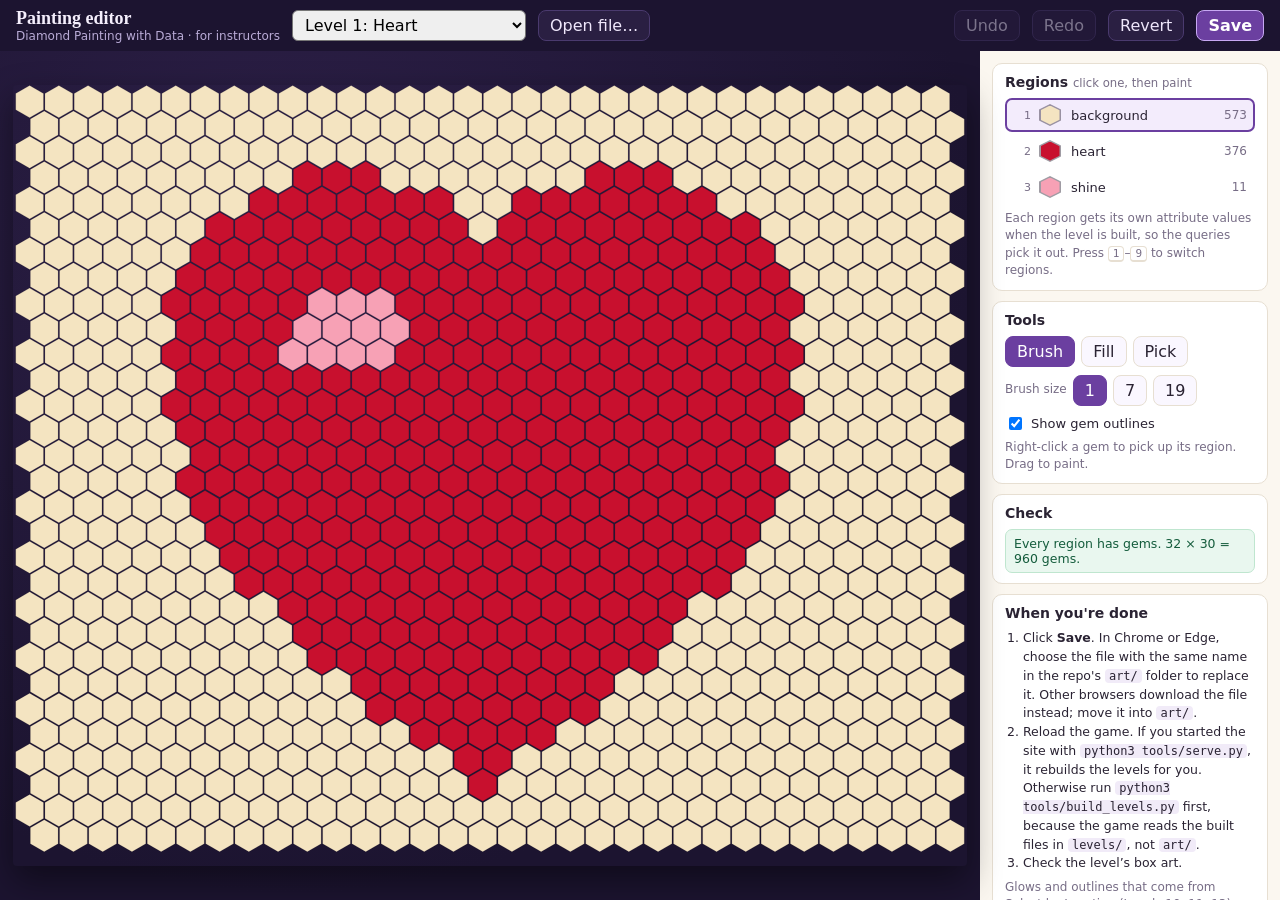
==== tools/editor.html @ 305734f0 "new levels" ====
<!DOCTYPE html>
<!-- SPDX-FileCopyrightText: 2026 Jessica Breen -->
<!-- SPDX-License-Identifier: GPL-3.0-or-later -->
<html lang="en">
<head>
<meta charset="utf-8">
<meta name="viewport" content="width=device-width, initial-scale=1">
<title>Painting editor · Diamond Painting with Data</title>
<style>
  :root { --velvet: #1c1430; --paper: #fbf7f0; --line: #e7dfd2; --ink: #2a2333; --muted: #776d86; --amethyst: #6b3fa0;
    font-family: system-ui, -apple-system, "Segoe UI", Roboto, sans-serif; color: var(--ink); }
  * { box-sizing: border-box; }
  html, body { margin: 0; height: 100%; }
  body { display: flex; flex-direction: column; background: var(--paper); }
  button, select, input { font: inherit; }
  button { cursor: pointer; border-radius: 8px; padding: 5px 11px; border: 1px solid var(--line); background: #faf7ff; color: var(--ink); }
  button:disabled { opacity: .45; cursor: default; }
  button.primary { background: var(--amethyst); border-color: var(--amethyst); color: white; font-weight: 600; }
  button.on { background: var(--amethyst); border-color: var(--amethyst); color: white; }
  header { display: flex; align-items: center; gap: 12px; flex-wrap: wrap; padding: 8px 16px; background: var(--velvet); color: #f4eefc; }
  header h1 { margin: 0; font: 600 18px Georgia, serif; }
  header .sub { color: #b9abd6; font-size: 12px; }
  header select { padding: 4px 8px; border-radius: 6px; }
  header .spacer { flex: 1; }
  header button { background: #2a1f42; border-color: #4a3a6e; color: #efe7fb; }
  header button.primary { background: var(--amethyst); border-color: #c7a8f2; }
  .dirty { color: #ffd23f; font-size: 12px; }
  main { flex: 1; display: grid; grid-template-columns: minmax(0, 1fr) 300px; min-height: 0; }
  .stage { position: relative; display: flex; align-items: center; justify-content: center; padding: 12px;
    background: radial-gradient(ellipse at 30% 20%, #2c1f47, var(--velvet) 70%); min-height: 0; }
  canvas { touch-action: none; cursor: crosshair; box-shadow: 0 14px 34px rgba(0,0,0,.45); border-radius: 4px; }
  .status { position: absolute; left: 14px; bottom: 10px; font-size: 12px; color: #cbbde6; font-variant-numeric: tabular-nums; }
  aside { overflow-y: auto; padding: 12px; display: flex; flex-direction: column; gap: 10px; }
  .card { background: white; border: 1px solid var(--line); border-radius: 10px; padding: 10px 12px; }
  .card h3 { margin: 0 0 8px; font-size: 14px; }
  .card h3 small { font-weight: 400; color: var(--muted); }
  .regions { list-style: none; margin: 0; padding: 0; display: flex; flex-direction: column; gap: 2px; }
  .regions li { display: grid; grid-template-columns: 18px 24px 1fr auto; gap: 8px; align-items: center; padding: 4px 6px;
    border-radius: 7px; border: 2px solid transparent; cursor: pointer; font-size: 13px; }
  .regions li:hover { background: #f6f0fd; }
  .regions li.active { border-color: var(--amethyst); background: #f3ecfc; }
  .regions .k { font-size: 11px; color: var(--muted); text-align: right; }
  .regions .sw { width: 22px; height: 22px; clip-path: polygon(50% 0, 100% 25%, 100% 75%, 50% 100%, 0 75%, 0 25%);
    position: relative; background: rgba(42,35,51,.45); }
  .regions .sw::after { content: ""; position: absolute; inset: 1.5px; background: var(--c);
    clip-path: polygon(50% 0, 100% 25%, 100% 75%, 50% 100%, 0 75%, 0 25%); }
  .regions .n { font-variant-numeric: tabular-nums; color: var(--muted); font-size: 12px; }
  .regions .n.zero { color: #c62a47; font-weight: 700; }
  .row { display: flex; gap: 6px; flex-wrap: wrap; align-items: center; }
  .hint { font-size: 12px; color: var(--muted); line-height: 1.45; margin: 6px 0 0; }
  .warn { font-size: 12.5px; background: #fdecef; border: 1px solid #f3c0ca; color: #7d1830; padding: 6px 8px; border-radius: 7px; }
  .ok { font-size: 12.5px; background: #e9f7ef; border: 1px solid #bfe6cf; color: #145c3c; padding: 6px 8px; border-radius: 7px; }
  code { font-family: ui-monospace, Menlo, Consolas, monospace; font-size: 12px; background: #f1ebf8; padding: 0 4px; border-radius: 4px; }
  ol.steps { margin: 0; padding-left: 18px; font-size: 12.5px; line-height: 1.5; }
  kbd { font-family: ui-monospace, Menlo, monospace; font-size: 11px; border: 1px solid var(--line); border-bottom-width: 2px; border-radius: 4px; padding: 0 4px; background: #fff; }
  @media (max-width: 800px) { main { grid-template-columns: 1fr; } .stage { min-height: 60vh; } }
</style>
</head>
<body>
<header>
  <div>
    <h1>Painting editor</h1>
    <div class="sub">Diamond Painting with Data · for instructors</div>
  </div>
  <select id="level" aria-label="Level"></select>
  <button id="open" title="Open a .grid.json file from your computer">Open file…</button>
  <span class="spacer"></span>
  <span class="dirty" id="dirty"></span>
  <button id="undo" title="Undo (Ctrl+Z)" disabled>Undo</button>
  <button id="redo" title="Redo (Ctrl+Shift+Z)" disabled>Redo</button>
  <button id="revert" title="Throw away changes since the last save">Revert</button>
  <button id="save" class="primary" title="Save the grid file (Ctrl+S)">Save</button>
  <input type="file" id="file" accept=".json,application/json" hidden>
</header>

<main>
  <section class="stage" id="stage">
    <canvas id="cv"></canvas>
    <div class="status" id="status"></div>
  </section>

  <aside>
    <section class="card">
      <h3>Regions <small>click one, then paint</small></h3>
      <ol class="regions" id="regions"></ol>
      <p class="hint">Each region gets its own attribute values when the level is built, so the queries pick it out. Press <kbd>1</kbd>–<kbd>9</kbd> to switch regions.</p>
    </section>

    <section class="card">
      <h3>Tools</h3>
      <div class="row" id="tools">
        <button data-tool="brush" class="on" title="Paint gems (B)">Brush</button>
        <button data-tool="fill" title="Fill a connected area of one region (F)">Fill</button>
        <button data-tool="pick" title="Pick up a gem's region (I, or right-click)">Pick</button>
      </div>
      <div class="row" style="margin-top:8px" id="sizes">
        <span class="hint" style="margin:0">Brush size</span>
        <button data-size="0" class="on" title="One gem">1</button>
        <button data-size="1" title="A gem and its 6 neighbors">7</button>
        <button data-size="2" title="Two rings of gems">19</button>
      </div>
      <label class="row" style="margin-top:8px; font-size:13px"><input type="checkbox" id="lines" checked> Show gem outlines</label>
      <p class="hint">Right-click a gem to pick up its region. Drag to paint.</p>
    </section>

    <section class="card" id="checks"></section>

    <section class="card">
      <h3>When you're done</h3>
      <ol class="steps">
        <li>Click <b>Save</b>. In Chrome or Edge, choose the file with the same name in the repo's <code>art/</code> folder to replace it. Other browsers download the file instead; move it into <code>art/</code>.</li>
        <li>Reload the game. If you started the site with <code>python3 tools/serve.py</code>, it rebuilds the levels for you. Otherwise run <code>python3 tools/build_levels.py</code> first, because the game reads the built files in <code>levels/</code>, not <code>art/</code>.</li>
        <li>Check the level’s box art.</li>
      </ol>
      <p class="hint">Glows and outlines that come from Select by Location (Levels 10, 11, 13) aren’t painted here; they’re worked out from the shapes you paint. Level 12’s picture comes from its pond, trail and spring layers, so it isn’t in this editor.</p>
    </section>
  </aside>
</main>

<script>
const $ = (id) => document.getElementById(id);
const esc = (s) => String(s).replace(/[&<>"]/g, (c) => ({ '&': '&amp;', '<': '&lt;', '>': '&gt;', '"': '&quot;' }[c]));
const ROW = Math.sqrt(3) / 2;

const st = {
  levels: [], level: null, data: null, grid: null, saved: null,
  region: null, tool: 'brush', size: 0, lines: true,
  undo: [], redo: [], hover: null, painting: false, handles: {},
};

// ------------------------------------------------------------------ loading
async function init() {
  const cat = await (await fetch('../levels/levels.json', { cache: 'no-cache' })).json();
  st.levels = cat.levels.filter((l) => l.grid);
  $('level').innerHTML = st.levels.map((l) => `<option value="${l.number}">Level ${l.number}: ${esc(l.title)}</option>`).join('');
  const want = parseInt(new URLSearchParams(location.search).get('level'), 10);
  const first = st.levels.find((l) => l.number === want) || st.levels[0];
  $('level').value = first.number;
  await loadLevel(first.number);
  new ResizeObserver(() => { fit(); draw(); }).observe($('stage'));
}

async function loadLevel(n) {
  if (dirty() && !confirm('You have unsaved changes. Switch levels anyway?')) { $('level').value = st.level.number; return; }
  st.level = st.levels.find((l) => l.number === n);
  const data = await (await fetch(`../${st.level.grid}?t=${Date.now()}`)).json();
  setData(data);
  history.replaceState(null, '', `?level=${n}`);
}

function setData(data) {
  st.data = data;
  st.grid = data.grid.map((r) => r.split(''));
  st.saved = JSON.stringify(st.grid);
  st.undo = []; st.redo = [];
  st.region = Object.keys(data.key)[0];
  renderRegions();
  fit(); draw(); update();
}

// ------------------------------------------------------------------ geometry
// Rows are offset: odd rows sit half a gem to the right.
function center(col, row) {
  return [(col + 0.5 + (row % 2 ? 0.5 : 0)) * st.s + st.pad, (row * ROW + 0.5) * st.s + st.pad];
}

function fit() {
  if (!st.data) return;
  const box = $('stage').getBoundingClientRect();
  const { cols, rows } = st.data;
  const pad = 2;
  const s = Math.max(4, Math.min((box.width - 30) / (cols + 0.5), (box.height - 50) / (rows * ROW + 0.6)));
  const dpr = window.devicePixelRatio || 1;
  const w = Math.ceil((cols + 0.5) * s + pad * 2), h = Math.ceil((rows * ROW + 0.6) * s + pad * 2);
  const cv = $('cv');
  cv.style.width = w + 'px'; cv.style.height = h + 'px';
  cv.width = Math.round(w * dpr); cv.height = Math.round(h * dpr);
  st.s = s; st.pad = pad; st.dpr = dpr;
}

function hexAt(mx, my) {
  const { cols, rows } = st.data;
  const r0 = Math.round(((my - st.pad) / st.s - 0.5) / ROW);
  let best = null, bd = Infinity;
  for (let row = r0 - 1; row <= r0 + 1; row++) {
    if (row < 0 || row >= rows) continue;
    const c0 = Math.round((mx - st.pad) / st.s - 0.5 - (row % 2 ? 0.5 : 0));
    for (let col = c0 - 1; col <= c0 + 1; col++) {
      if (col < 0 || col >= cols) continue;
      const [x, y] = center(col, row);
      const d = (x - mx) ** 2 + (y - my) ** 2;
      if (d < bd) { bd = d; best = [col, row]; }
    }
  }
  return bd <= (st.s * 0.6) ** 2 ? best : null;
}

function neighbors(col, row) {
  const odd = row % 2;
  const d = odd ? [[-1, 0], [1, 0], [0, -1], [1, -1], [0, 1], [1, 1]] : [[-1, 0], [1, 0], [-1, -1], [0, -1], [-1, 1], [0, 1]];
  return d.map(([dc, dr]) => [col + dc, row + dr])
    .filter(([c, r]) => c >= 0 && r >= 0 && c < st.data.cols && r < st.data.rows);
}

// ------------------------------------------------------------------ drawing
function draw() {
  if (!st.data) return;
  const cv = $('cv'), ctx = cv.getContext('2d');
  ctx.setTransform(st.dpr, 0, 0, st.dpr, 0, 0);
  ctx.clearRect(0, 0, cv.width, cv.height);
  const R = st.s / Math.sqrt(3);
  const hexPath = (x, y, k = 1) => {
    ctx.beginPath();
    for (let i = 0; i < 6; i++) {
      const a = (Math.PI / 180) * (60 * i - 30);
      const px = x + R * k * Math.cos(a), py = y + R * k * Math.sin(a);
      i ? ctx.lineTo(px, py) : ctx.moveTo(px, py);
    }
    ctx.closePath();
  };
  for (let row = 0; row < st.data.rows; row++) {
    for (let col = 0; col < st.data.cols; col++) {
      const [x, y] = center(col, row);
      hexPath(x, y, st.lines ? 0.95 : 1.02);
      ctx.fillStyle = st.data.key[st.grid[row][col]].color;
      ctx.fill();
    }
  }
  if (st.lines) {
    ctx.lineWidth = 0.6;
    ctx.strokeStyle = 'rgba(0,0,0,0.18)';
    for (let row = 0; row < st.data.rows; row++) for (let col = 0; col < st.data.cols; col++) {
      const [x, y] = center(col, row); hexPath(x, y, 0.95); ctx.stroke();
    }
  }
  // brush preview
  if (st.hover && st.tool !== 'pick') {
    const cells = st.tool === 'brush' ? brushCells(...st.hover) : [st.hover];
    ctx.lineWidth = 2;
    ctx.strokeStyle = '#ff4fd8';
    for (const [c, r] of cells) { const [x, y] = center(c, r); hexPath(x, y, 1); ctx.stroke(); }
  } else if (st.hover) {
    const [x, y] = center(...st.hover); hexPath(x, y, 1);
    ctx.lineWidth = 2; ctx.strokeStyle = '#ffffff'; ctx.stroke();
  }
}

// ------------------------------------------------------------------ editing
function brushCells(col, row) {
  let ring = [[col, row]];
  const seen = new Set([`${col},${row}`]);
  const all = [[col, row]];
  for (let k = 0; k < st.size; k++) {
    const next = [];
    for (const [c, r] of ring) for (const [nc, nr] of neighbors(c, r)) {
      const key = `${nc},${nr}`;
      if (!seen.has(key)) { seen.add(key); next.push([nc, nr]); all.push([nc, nr]); }
    }
    ring = next;
  }
  return all;
}

function snapshot() {
  st.undo.push(st.grid.map((r) => r.slice()));
  if (st.undo.length > 100) st.undo.shift();
  st.redo = [];
}

function paintAt(col, row) {
  let changed = false;
  for (const [c, r] of brushCells(col, row)) {
    if (st.grid[r][c] !== st.region) { st.grid[r][c] = st.region; changed = true; }
  }
  return changed;
}

function fillAt(col, row) {
  const from = st.grid[row][col];
  if (from === st.region) return false;
  const stack = [[col, row]];
  while (stack.length) {
    const [c, r] = stack.pop();
    if (st.grid[r][c] !== from) continue;
    st.grid[r][c] = st.region;
    for (const n of neighbors(c, r)) if (st.grid[n[1]][n[0]] === from) stack.push(n);
  }
  return true;
}

function pickAt(col, row) {
  st.region = st.grid[row][col];
  renderRegions();
}

function dirty() { return st.grid && JSON.stringify(st.grid) !== st.saved; }

function update() {
  $('undo').disabled = !st.undo.length;
  $('redo').disabled = !st.redo.length;
  $('dirty').textContent = dirty() ? '● Unsaved changes' : '';
  renderCounts();
}

function renderRegions() {
  const keys = Object.keys(st.data.key);
  $('regions').innerHTML = keys.map((k, i) => {
    const r = st.data.key[k];
    return `<li data-k="${esc(k)}" class="${k === st.region ? 'active' : ''}">
      <span class="k">${i < 9 ? i + 1 : ''}</span>
      <span class="sw" style="--c:${r.color}"></span>
      <span>${esc(r.name)}</span>
      <span class="n" data-count="${esc(k)}"></span></li>`;
  }).join('');
  $('regions').querySelectorAll('li').forEach((li) => li.addEventListener('click', () => { st.region = li.dataset.k; renderRegions(); }));
  renderCounts();
}

function renderCounts() {
  const counts = {};
  for (const k of Object.keys(st.data.key)) counts[k] = 0;
  for (const row of st.grid) for (const c of row) counts[c]++;
  document.querySelectorAll('[data-count]').forEach((el) => {
    const n = counts[el.dataset.count];
    el.textContent = n;
    el.classList.toggle('zero', n === 0);
  });
  const missing = Object.keys(counts).filter((k) => counts[k] === 0).map((k) => st.data.key[k].name);
  $('checks').innerHTML = `<h3>Check</h3>` + (missing.length
    ? `<div class="warn">No gems are painted as <b>${missing.map(esc).join(', ')}</b>. A request whose answer is empty will break the level. Paint at least one gem of every region.</div>`
    : `<div class="ok">Every region has gems. ${st.data.cols} × ${st.data.rows} = ${st.data.cols * st.data.rows} gems.</div>`);
}

// ------------------------------------------------------------------ saving
function serialize() {
  const meta = {};
  for (const [k, v] of Object.entries(st.data)) if (k !== 'grid') meta[k] = v;
  const head = JSON.stringify(meta, null, 1).slice(0, -2);
  return head + ',\n "grid": [\n  ' + st.grid.map((r) => JSON.stringify(r.join(''))).join(',\n  ') + '\n ]\n}\n';
}

function fileName() { return st.level ? st.level.grid.split('/').pop() : 'painting.grid.json'; }

async function save() {
  const text = serialize();
  if (window.showSaveFilePicker) {
    try {
      let handle = st.handles[fileName()];
      if (!handle) {
        handle = await window.showSaveFilePicker({
          suggestedName: fileName(),
          types: [{ description: 'Gem grid', accept: { 'application/json': ['.json'] } }],
        });
        st.handles[fileName()] = handle;
      }
      const w = await handle.createWritable();
      await w.write(text);
      await w.close();
      st.saved = JSON.stringify(st.grid);
      update();
      flash(`Saved ${handle.name}. Reload the game to see it (run python3 tools/build_levels.py first unless you're using tools/serve.py).`);
      return;
    } catch (e) {
      if (e.name === 'AbortError') return;
      console.warn('Saving with the file picker failed, downloading instead', e);
    }
  }
  const a = document.createElement('a');
  a.href = URL.createObjectURL(new Blob([text], { type: 'application/json' }));
  a.download = fileName();
  a.click();
  URL.revokeObjectURL(a.href);
  st.saved = JSON.stringify(st.grid);
  update();
  flash(`Downloaded ${fileName()}. Move it into the repo's art/ folder, then run python3 tools/build_levels.py.`);
}

function flash(msg) {
  $('status').textContent = msg;
  clearTimeout(flash.t);
  flash.t = setTimeout(() => { $('status').textContent = ''; }, 6000);
}

// ------------------------------------------------------------------ events
function bind() {
  const cv = $('cv');
  const pos = (e) => { const r = cv.getBoundingClientRect(); return hexAt(e.clientX - r.left, e.clientY - r.top); };

  cv.addEventListener('contextmenu', (e) => e.preventDefault());
  cv.addEventListener('pointerdown', (e) => {
    const h = pos(e);
    if (!h) return;
    if (e.button === 2 || e.altKey || st.tool === 'pick') { pickAt(...h); return; }
    snapshot();
    let changed;
    if (st.tool === 'fill') changed = fillAt(...h);
    else { changed = paintAt(...h); st.painting = true; cv.setPointerCapture(e.pointerId); }
    if (!changed && st.tool === 'fill') st.undo.pop();
    draw(); update();
  });
  cv.addEventListener('pointermove', (e) => {
    const h = pos(e);
    st.hover = h;
    if (st.painting && h) paintAt(...h);
    $('status').textContent = h ? `column ${h[0]}, row ${h[1]} · ${st.data.key[st.grid[h[1]][h[0]]].name}` : '';
    draw();
  });
  const stop = () => { if (st.painting) { st.painting = false; if (JSON.stringify(st.undo[st.undo.length - 1]) === JSON.stringify(st.grid)) st.undo.pop(); update(); } };
  cv.addEventListener('pointerup', stop);
  cv.addEventListener('pointercancel', stop);
  cv.addEventListener('pointerleave', () => { st.hover = null; draw(); });

  $('tools').addEventListener('click', (e) => {
    const t = e.target.dataset.tool; if (!t) return;
    st.tool = t;
    document.querySelectorAll('#tools button').forEach((b) => b.classList.toggle('on', b.dataset.tool === t));
  });
  $('sizes').addEventListener('click', (e) => {
    const s = e.target.dataset.size; if (s === undefined) return;
    st.size = +s;
    document.querySelectorAll('#sizes button').forEach((b) => b.classList.toggle('on', b.dataset.size === s));
  });
  $('lines').addEventListener('change', () => { st.lines = $('lines').checked; draw(); });
  $('level').addEventListener('change', () => loadLevel(+$('level').value));
  $('undo').addEventListener('click', doUndo);
  $('redo').addEventListener('click', doRedo);
  $('revert').addEventListener('click', () => {
    if (!dirty() || !confirm('Throw away your changes since the last save?')) return;
    snapshot(); st.grid = JSON.parse(st.saved); draw(); update();
  });
  $('save').addEventListener('click', save);
  $('open').addEventListener('click', () => $('file').click());
  $('file').addEventListener('change', async () => {
    const f = $('file').files[0]; if (!f) return;
    try {
      const data = JSON.parse(await f.text());
      if (!data.grid || !data.key || !data.cols) throw new Error('This file is not a gem grid (.grid.json).');
      const match = st.levels.find((l) => l.grid.endsWith('/' + f.name));
      if (match) { st.level = match; $('level').value = match.number; }
      setData(data);
      st.saved = '';           // treat an opened file as unsaved in the repo
      update();
    } catch (e) { alert(e.message); }
    $('file').value = '';
  });

  window.addEventListener('keydown', (e) => {
    if (e.target.tagName === 'INPUT' || e.target.tagName === 'SELECT') return;
    const mod = e.ctrlKey || e.metaKey;
    if (mod && e.key.toLowerCase() === 'z') { e.preventDefault(); e.shiftKey ? doRedo() : doUndo(); return; }
    if (mod && e.key.toLowerCase() === 's') { e.preventDefault(); save(); return; }
    if (mod) return;
    const keys = Object.keys(st.data.key);
    if (/^[1-9]$/.test(e.key) && keys[+e.key - 1]) { st.region = keys[+e.key - 1]; renderRegions(); }
    const tool = { b: 'brush', f: 'fill', i: 'pick' }[e.key.toLowerCase()];
    if (tool) document.querySelector(`#tools button[data-tool="${tool}"]`).click();
  });
  window.addEventListener('beforeunload', (e) => { if (dirty()) { e.preventDefault(); e.returnValue = ''; } });
}

function doUndo() {
  const g = st.undo.pop(); if (!g) return;
  st.redo.push(st.grid); st.grid = g; draw(); update();
}
function doRedo() {
  const g = st.redo.pop(); if (!g) return;
  st.undo.push(st.grid); st.grid = g; draw(); update();
}

bind();
init().catch((e) => {
  document.body.insertAdjacentHTML('afterbegin', `<div class="warn" style="margin:8px">The editor couldn't load the levels. Open it through a local web server from the repo folder (python3 -m http.server), at /tools/editor.html. Details: ${esc(e.message)}</div>`);
});
</script>
</body>
</html>
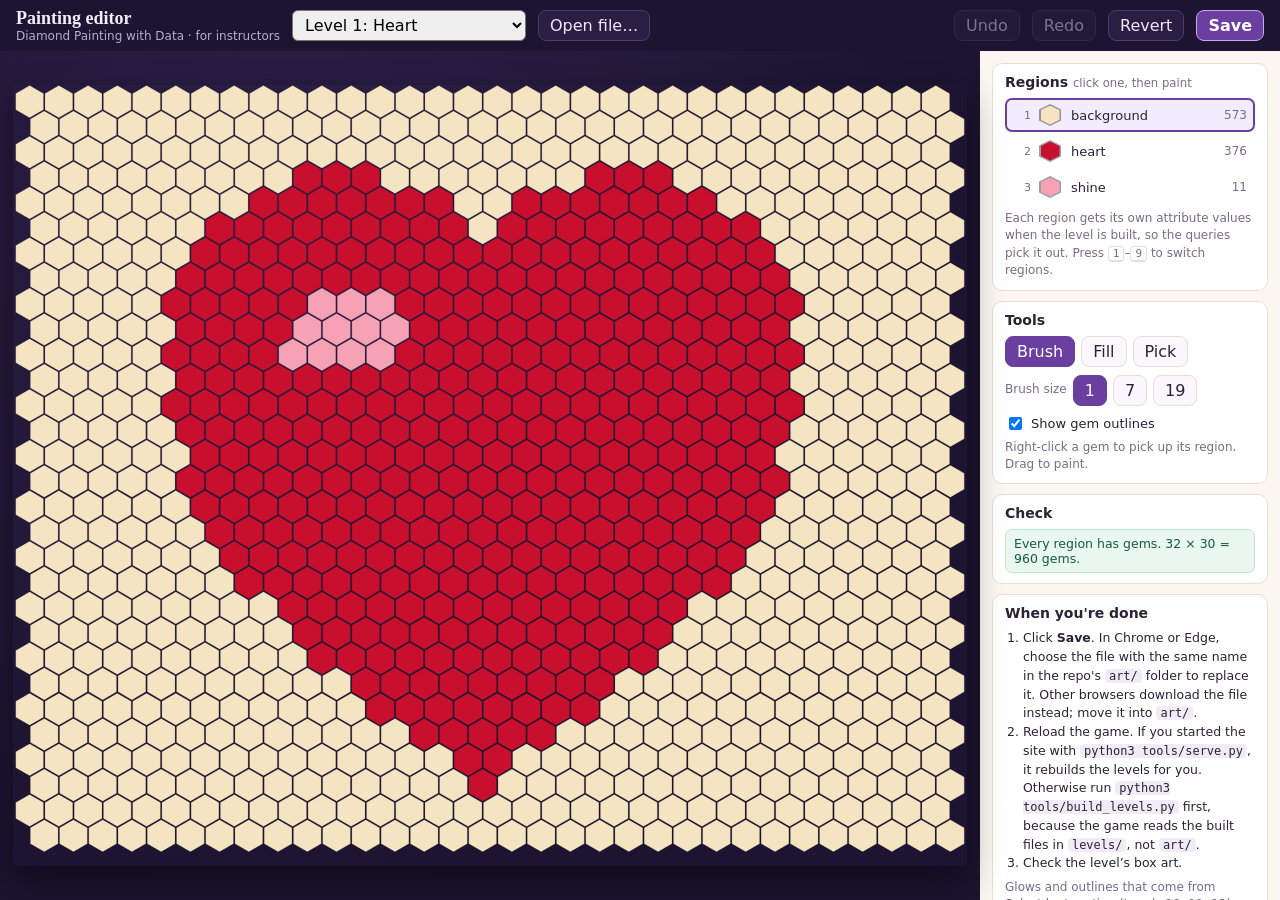
==== commit 66002d65: "updated formatting" ====
--- a/tools/editor.html
+++ b/tools/editor.html
@@ -327,7 +327,7 @@
   });
   const missing = Object.keys(counts).filter((k) => counts[k] === 0).map((k) => st.data.key[k].name);
   $('checks').innerHTML = `<h3>Check</h3>` + (missing.length
-    ? `<div class="warn">No gems are painted as <b>${missing.map(esc).join(', ')}</b>. A request whose answer is empty will break the level. Paint at least one gem of every region.</div>`
+    ? `<div class="warn">No gems are painted as <b>${missing.map(esc).join(', ')}</b>. A query that selects nothing will break the level. Paint at least one gem of every region.</div>`
     : `<div class="ok">Every region has gems. ${st.data.cols} × ${st.data.rows} = ${st.data.cols * st.data.rows} gems.</div>`);
 }
 
